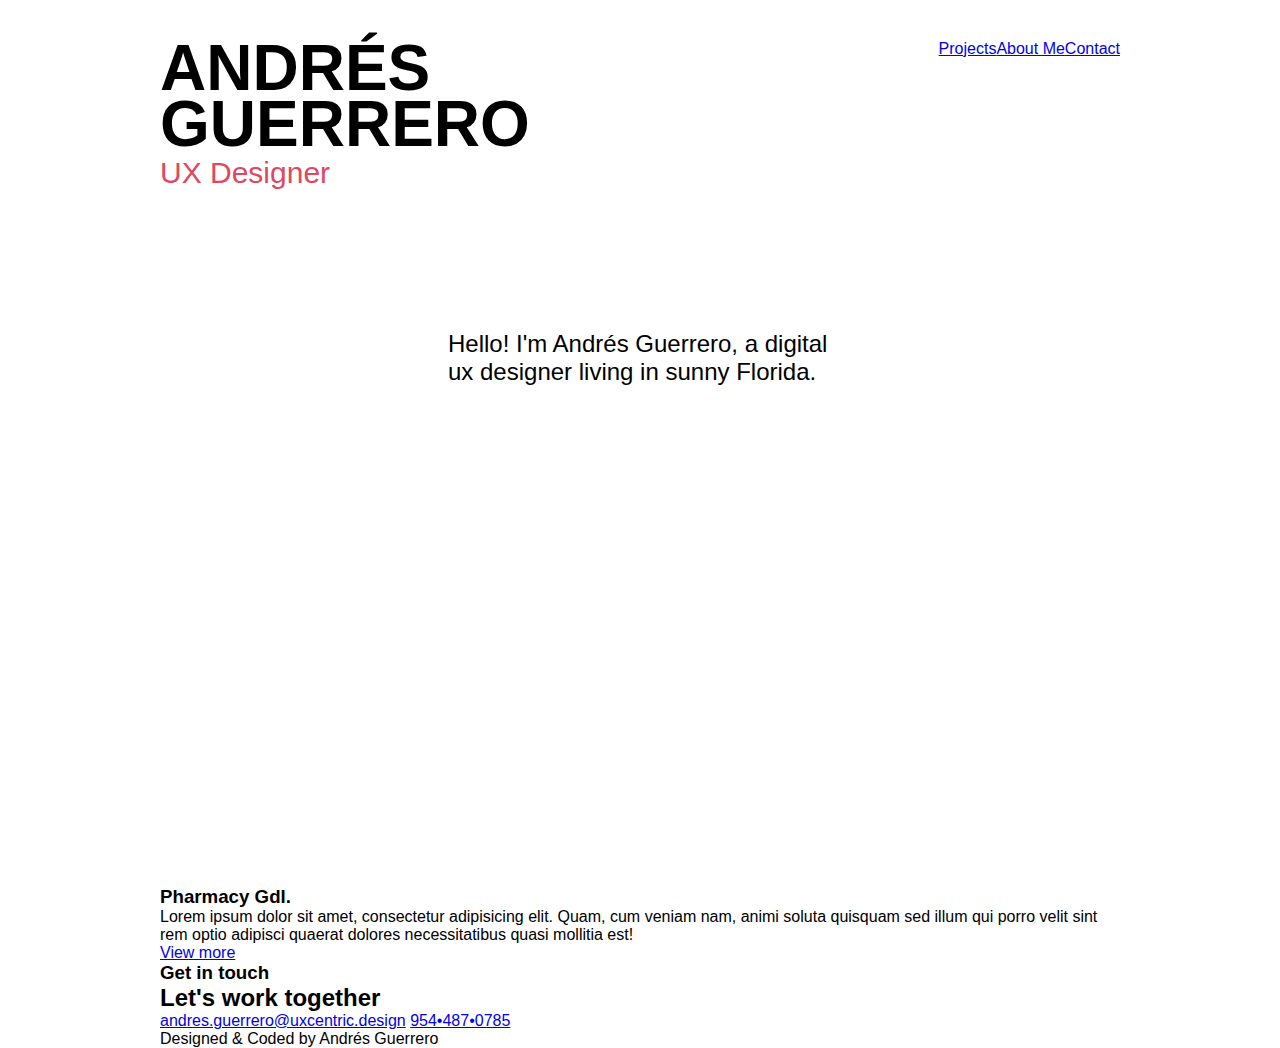
==== index.html @ 04d3eca1 "Portfolio version 2.0" ====
<!DOCTYPE html>
<html lang="en">
<head>
    <meta charset="UTF-8">
    <title>Andres Guerrero - UX Designer</title>
    <meta name="description" content="Andres' designing journey">
    <link rel="icon" href="/favicon.ico" type="image/x-icon">
    <meta name="viewport" content="width=device-width, initial-scale=1.0">

    <meta property="og:title" content="Andres Guerrero | UX Designer">
    <meta property="og:type" content="website">
    <meta property="og:url" content="Andres' designing journey">
    <meta property="og:image" content="Andres Guerrero portfolio, I'm a UX Designer with 10 years of experience designing and developing usable digital experiences in team.">

    <link rel="stylesheet" href="css/main.css">

    <!-- Google Tag Manager -->
    <!-- <script>(function(w,d,s,l,i){w[l]=w[l]||[];w[l].push({'gtm.start':
    new Date().getTime(),event:'gtm.js'});var f=d.getElementsByTagName(s)[0],
    j=d.createElement(s),dl=l!='dataLayer'?'&l='+l:'';j.async=true;j.src=
    'https://www.googletagmanager.com/gtm.js?id='+i+dl;f.parentNode.insertBefore(j,f);
    })(window,document,'script','dataLayer','GTM-MMFD65');</script> -->
    <!-- End Google Tag Manager -->

</head>
<body>

    <!-- Google Tag Manager (noscript) -->
    <!-- <noscript><iframe src="https://www.googletagmanager.com/ns.html?id=GTM-MMFD65"
    height="0" width="0" style="display:none;visibility:hidden"></iframe></noscript> -->
    <!-- End Google Tag Manager (noscript) -->

    <div id="portfolio__content-wrapper">   

        <header>
            <div class="portfolio__name">
                <h1>Andrés<br />Guerrero</h1>
                <h3>UX Designer</h3>
            </div>

            <nav>
                <a href="#">Projects</a>
                <a href="#">About Me</a>
                <a href="#">Contact</a>
            </nav>
        </header>

        <main>
            <p>Hello! I'm Andrés Guerrero, a digital ux designer living in sunny Florida.</p>
        </main>

        <!-- Pharmacy Guadalajara -->
        <section class="portfolio__project">
            <div class="portfolio__project-cover">
                <div class="portfolio__project-cover-images portfolio__project--fg">
                    <img src="images/fg/home-cover-pdp.png" alt="" class="fg__phone--lateral">
                    <img src="images/fg/home-cover-home.png" alt="" class="fg__phone--center">
                    <img src="images/fg/home-cover-store-lacator.png" alt="" class="fg__phone--lateral">
                </div>
            </div>
            <div class="portfolio__project-detail">
                <h3>Pharmacy Gdl.</h3>
                <p>Lorem ipsum dolor sit amet, consectetur adipisicing elit. Quam, cum veniam nam, animi soluta quisquam sed illum qui porro velit sint rem optio adipisci quaerat dolores necessitatibus quasi mollitia est!</p>
                <a href="#">View more</a>
            </div>
        </section>

        <footer>
            <div class="portfolio__footer-col-left">
                <h3>Get in touch</h3>
                <h2>Let's work together</h2>
                <a href="#">andres.guerrero@uxcentric.design</a>
                <a href="#">954•487•0785</a>
            </div>
            <div class="portfolio__footer-col-right">
                <p>Designed & Coded by Andrés Guerrero</p>
            </div>
        </footer>

    </div>

</body>
</html>
---- css/main.css ----
:root {
  --red: #DF4861;
}

* {
  margin: 0;
  padding: 0;
}

*,
::after,
::before {
  box-sizing: border-box;
}

html {
  font-size: 16px;
}

body {
  font-family: "Noir Pro", Helvetica, Arial, sans-serif;
}

header {
  padding-top: 20px;
  display: flex;
  flex-direction: column;
}

.portfolio__name {
  margin-bottom: 40px;
}

.portfolio__name h1 {
  padding-bottom: 4px;
  line-height: 34px;
  font-size: 2.5rem;
  text-transform: uppercase;
}

.portfolio__name h3 {
  font-size: 1.125rem;
  font-weight: 500;
  color: var(--red);
}

#portfolio__content-wrapper {
  padding: 0 20px;
}

nav {
  display: flex;
  justify-content: space-between;
}

main {
  margin: 50px 0;
}

main p {
  font-size: 1.5rem;
  font-weight: lighter;
}

.portfolio__project-cover-images {
  display: flex;
  justify-content: space-evenly;
}

@media screen and (min-width: 1000px) {
  #portfolio__content-wrapper {
    max-width: 1000px;
    margin: 0 auto;
  }

  header {
    padding-top: 40px;
    flex-direction: row;
    justify-content: space-between;
  }

  .portfolio__name h1 {
    font-size: 4rem;
    line-height: 56px;
  }

  .portfolio__name h3 {
    font-size: 1.875rem;
  }

  nav {
    justify-content: flex-end;
  }

  main {
    margin: 100px 0;
    padding: 0 30%;
    display: flex;
    justify-content: center;
  }

  .portfolio__project-cover {
    height: 400px;
    position: relative;
    overflow: hidden;
  }

  /* Pharmacy Gdl. */
  .portfolio__project--fg {
    width: 100%;
    position: absolute;
    background-color: #FACECF;
  }

  .fg__phone--center {
    position: relative;
    top: 35px;
  }

  .fg__phone--lateral {
    position: relative;
    top: 85px;
  }
}

/*# sourceMappingURL=main.css.map */
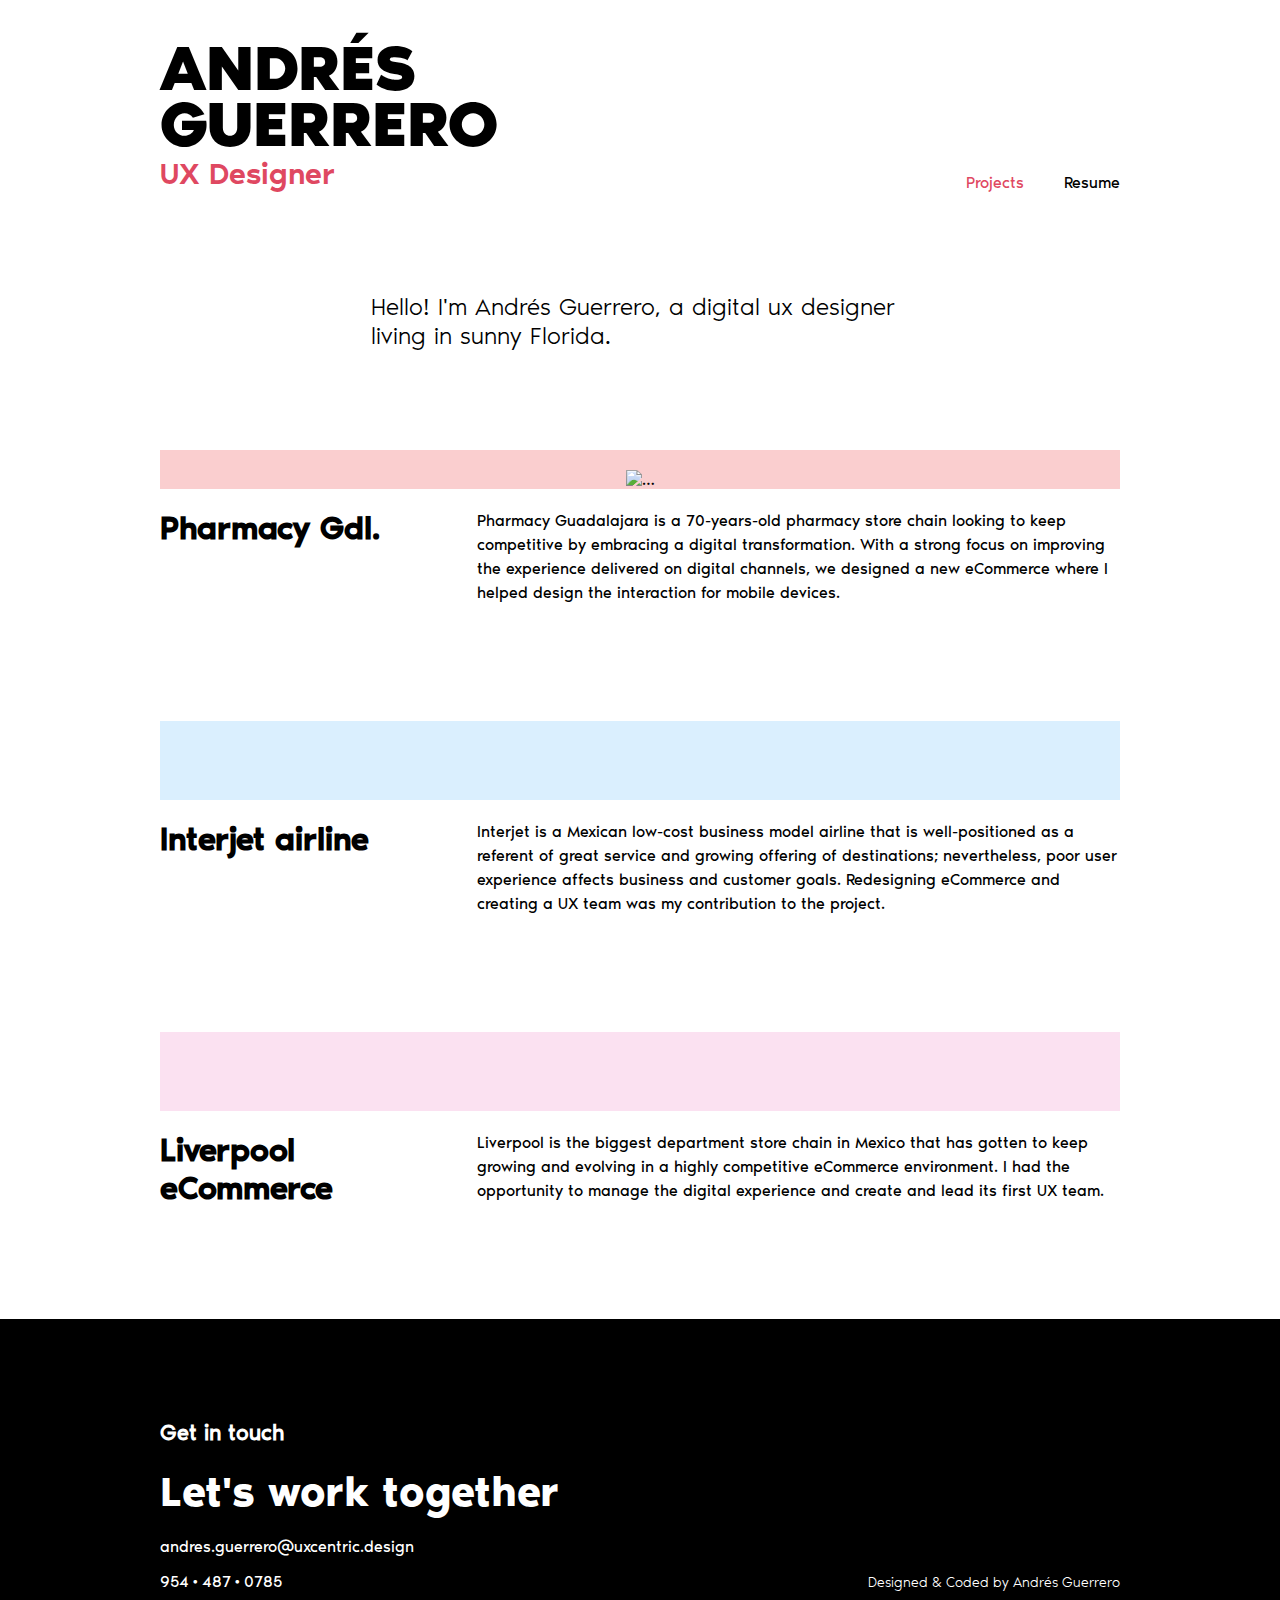
==== commit eca86b7c: "Uploading fonts" ====
--- a/index.html
+++ b/index.html
@@ -39,9 +39,9 @@
             </div>
 
             <nav>
-                <a href="#">Projects</a>
-                <a href="#">About Me</a>
-                <a href="#">Contact</a>
+                <a href="#" class="current">Projects</a>
+                <!-- <a href="#">About Me</a> -->
+                <a href="andres-guerrero-resume.pdf">Resume</a>
             </nav>
         </header>
 
@@ -53,31 +53,79 @@
         <section class="portfolio__project">
             <div class="portfolio__project-cover">
                 <div class="portfolio__project-cover-images portfolio__project--fg">
-                    <img src="images/fg/home-cover-pdp.png" alt="" class="fg__phone--lateral">
-                    <img src="images/fg/home-cover-home.png" alt="" class="fg__phone--center">
-                    <img src="images/fg/home-cover-store-lacator.png" alt="" class="fg__phone--lateral">
+                    <img src="images/fg/half-home-cover-pdp.png" alt="" class="fg__phone--lateral">
+                    <img srcset="
+                                images/fg/half-home-cover-home.png 1x, 
+                                images/fg/half-home-cover-home@2x.png 2x
+                                " alt="…" class="fg__phone--center">
+                    <img src="images/fg/half-home-cover-store-lacator.png" alt="" class="fg__phone--lateral">
                 </div>
             </div>
-            <div class="portfolio__project-detail">
+            <div class="portfolio__project-info">
                 <h3>Pharmacy Gdl.</h3>
-                <p>Lorem ipsum dolor sit amet, consectetur adipisicing elit. Quam, cum veniam nam, animi soluta quisquam sed illum qui porro velit sint rem optio adipisci quaerat dolores necessitatibus quasi mollitia est!</p>
-                <a href="#">View more</a>
+                <div class="portfolio__project-detail">
+                    <p>Pharmacy Guadalajara is a 70-years-old pharmacy store chain looking to keep competitive by embracing a digital transformation. With a strong focus on improving the experience delivered on digital channels, we designed a new eCommerce where I helped design the interaction for mobile devices.</p>
+                    <!-- <a href="#">View more</a> -->
+                </div>
             </div>
         </section>
 
-        <footer>
+        <!-- Interjet -->
+        <section class="portfolio__project">
+            <div class="portfolio__project-cover">
+                <div class="portfolio__project-cover-images portfolio__project--interjet">
+                    <picture>
+                        <source media="(min-width: 1000px)" 
+                        srcset="images/interjet/group-desktop.png">
+                        <img src="images/interjet/group-mobile@2x.png" alt="">
+                    </picture>
+
+                </div>
+            </div>
+            <div class="portfolio__project-info">
+                <h3>Interjet airline</h3>
+                <div class="portfolio__project-detail">
+                    <p>Interjet is a Mexican low-cost business model airline that is well-positioned as a referent of great service and growing offering of destinations; nevertheless, poor user experience affects business and customer goals. Redesigning eCommerce and creating a UX team was my contribution to the project.</p>
+                    <!-- <a href="#">View more</a> -->
+                </div>
+            </div>
+        </section>
+
+        <!-- Liverpool -->
+        <section class="portfolio__project">
+            <div class="portfolio__project-cover">
+                <div class="portfolio__project-cover-images portfolio__project--liverpool">
+                    <picture>
+                        <source media="(min-width: 1000px)" 
+                        srcset="images/liverpool/group-desktop.png">
+                        <img src="images/liverpool/group-mobile@2x.png" alt="">
+                    </picture>
+                </div>
+            </div>
+            <div class="portfolio__project-info">
+                <h3>Liverpool eCommerce</h3>
+                <div class="portfolio__project-detail">
+                    <p>Liverpool is the biggest department store chain in Mexico that has gotten to keep growing and evolving in a highly competitive eCommerce environment. I had the opportunity to manage the digital experience and create and lead its first UX team.</p>
+                    <!-- <a href="#">View more</a> -->
+                </div>
+            </div>
+        </section>
+
+    </div>
+
+    <footer>
+        <div class="footer__content">
             <div class="portfolio__footer-col-left">
                 <h3>Get in touch</h3>
                 <h2>Let's work together</h2>
-                <a href="#">andres.guerrero@uxcentric.design</a>
-                <a href="#">954•487•0785</a>
+                <a href="mailto:andres.guerrero@uxcentric.design" class="footer__mail">andres.guerrero@uxcentric.design</a><br/>
+                <a href="tel:954-487-0785" class="phone">954•487•0785</a>
             </div>
             <div class="portfolio__footer-col-right">
                 <p>Designed & Coded by Andrés Guerrero</p>
             </div>
-        </footer>
-
-    </div>
+        </div>
+    </footer>
 
 </body>
 </html>
--- a/css/main.css
+++ b/css/main.css
@@ -13,16 +13,36 @@
   box-sizing: border-box;
 }
 
+@font-face {
+  font-family: "Noir Regular";
+  src: url("../font/NoirPro-Regular.otf");
+}
+@font-face {
+  font-family: "Noir Medium";
+  src: url("../font/NoirPro-Medium.otf");
+}
+@font-face {
+  font-family: "Noir Light";
+  src: url("../font/NoirPro-Light.otf");
+}
+@font-face {
+  font-family: "Noir SemiBold";
+  src: url("../font/NoirPro-SemiBold.otf");
+}
+@font-face {
+  font-family: "Noir Bold";
+  src: url("../font/NoirPro-Bold.otf");
+}
 html {
   font-size: 16px;
 }
 
 body {
-  font-family: "Noir Pro", Helvetica, Arial, sans-serif;
+  font-family: "Noir Regular", Helvetica, Arial, sans-serif;
 }
 
 header {
-  padding-top: 20px;
+  padding-top: 40px;
   display: flex;
   flex-direction: column;
 }
@@ -34,11 +54,13 @@
 .portfolio__name h1 {
   padding-bottom: 4px;
   line-height: 34px;
+  font-family: "Noir Bold";
   font-size: 2.5rem;
   text-transform: uppercase;
 }
 
 .portfolio__name h3 {
+  font-family: "Noir Medium";
   font-size: 1.125rem;
   font-weight: 500;
   color: var(--red);
@@ -53,30 +75,154 @@
   justify-content: space-between;
 }
 
+nav a {
+  text-decoration: none;
+  color: #000;
+}
+
+nav a:hover {
+  color: var(--red);
+}
+
+.current {
+  color: var(--red);
+}
+
 main {
   margin: 50px 0;
+  padding: 0 18%;
+  display: flex;
+  justify-content: center;
 }
 
 main p {
+  font-family: "Noir Light";
   font-size: 1.5rem;
-  font-weight: lighter;
-}
-
-.portfolio__project-cover-images {
+}
+
+.portfolio__project {
+  margin-bottom: 60px;
+}
+
+.portfolio__project-cover {
+  margin-bottom: 20px;
+}
+
+.portfolio__project-info h3 {
+  padding-bottom: 12px;
+  font-family: "Noir Medium";
+  font-size: 1.5rem;
+}
+
+.portfolio__project-detail p {
+  margin-bottom: 16px;
+  line-height: 24px;
+}
+
+.portfolio__project-detail a {
+  text-decoration: none;
+  color: var(--red);
+}
+
+.portfolio__project-detail a:hover {
+  text-decoration: underline;
+}
+
+/* Pharmacy Gdl. */
+.portfolio__project--fg {
+  padding: 20px 0 0;
+  background-color: #FACECF;
   display: flex;
   justify-content: space-evenly;
-}
-
-@media screen and (min-width: 1000px) {
+  align-items: flex-end;
+}
+
+.fg__phone--lateral {
+  display: none;
+}
+
+/* Interjet */
+.portfolio__project--interjet {
+  padding: 30px 0;
+  background-color: #DAEFFE;
+  text-align: center;
+}
+
+.portfolio__project--interjet img {
+  width: 300px;
+}
+
+/* Liverpool */
+.portfolio__project--liverpool {
+  padding: 30px 0;
+  background-color: #FBE1F1;
+  text-align: center;
+}
+
+.portfolio__project--liverpool img {
+  width: 300px;
+}
+
+footer {
+  padding: 60px 0;
+  background-color: #000;
+  color: #FFF;
+}
+
+.footer__content {
+  padding: 0 20px;
+}
+
+.portfolio__footer-col-left h3 {
+  margin-bottom: 16px;
+  font-family: "Noir Regular";
+  font-size: 1.375rem;
+}
+
+.portfolio__footer-col-left h2 {
+  margin-bottom: 20px;
+  font-family: "Noir SemiBold";
+  font-size: 2rem;
+}
+
+.portfolio__footer-col-left a {
+  display: inline-block;
+  text-decoration: none;
+  color: #FFF;
+  font-family: "Noir Regular";
+}
+
+.portfolio__footer-col-left a:hover {
+  text-decoration: underline;
+  color: var(--red);
+}
+
+.footer__mail {
+  margin-bottom: 16px;
+}
+
+.portfolio__footer-col-right {
+  padding-top: 40px;
+}
+
+.portfolio__footer-col-right p {
+  font-family: "Noir Light";
+  font-size: 0.625rem;
+}
+
+@media screen and (min-width: 700px) {
   #portfolio__content-wrapper {
     max-width: 1000px;
     margin: 0 auto;
   }
 
   header {
-    padding-top: 40px;
     flex-direction: row;
     justify-content: space-between;
+  }
+
+  .portfolio__name {
+    margin-bottom: 0;
   }
 
   .portfolio__name h1 {
@@ -90,36 +236,98 @@
 
   nav {
     justify-content: flex-end;
+    align-items: flex-end;
+    font-family: "Noir Regular";
+  }
+
+  nav a {
+    margin-left: 40px;
+    text-decoration: none;
+    color: #000;
+  }
+
+  nav a:hover {
+    color: var(--red);
   }
 
   main {
     margin: 100px 0;
-    padding: 0 30%;
+    padding: 0 22%;
+  }
+
+  .portfolio__project {
+    margin-bottom: 100px;
+  }
+
+  .portfolio__project-cover {
+    margin-bottom: 20px;
+  }
+
+  .portfolio__project-info {
     display: flex;
-    justify-content: center;
-  }
-
-  .portfolio__project-cover {
-    height: 400px;
-    position: relative;
-    overflow: hidden;
+  }
+
+  .portfolio__project-info h3 {
+    width: 33%;
+    font-family: "Noir Medium";
+    font-size: 2rem;
+  }
+
+  .portfolio__project-detail {
+    width: 67%;
+  }
+
+  .portfolio__project-detail p {
+    margin-bottom: 16px;
   }
 
   /* Pharmacy Gdl. */
-  .portfolio__project--fg {
-    width: 100%;
-    position: absolute;
-    background-color: #FACECF;
-  }
-
-  .fg__phone--center {
-    position: relative;
-    top: 35px;
-  }
-
   .fg__phone--lateral {
-    position: relative;
-    top: 85px;
+    display: block;
+  }
+
+  /* Interjet */
+  .portfolio__project--interjet img {
+    width: 563px;
+  }
+
+  /* Liverpool */
+  .portfolio__project--liverpool img {
+    width: 563px;
+  }
+
+  footer {
+    padding: 100px 0;
+  }
+
+  .footer__content {
+    max-width: 1000px;
+    margin: 0 auto;
+    display: flex;
+    justify-content: space-between;
+  }
+
+  .portfolio__footer-col-left h3 {
+    margin-bottom: 20px;
+    font-size: 1.375rem;
+  }
+
+  .portfolio__footer-col-left h2 {
+    margin-bottom: 20px;
+    font-size: 2.625rem;
+  }
+
+  .portfolio__footer-col-left a {
+    font-size: 1rem;
+  }
+
+  .portfolio__footer-col-right {
+    display: flex;
+    align-items: flex-end;
+  }
+
+  .portfolio__footer-col-right p {
+    font-size: 0.875rem;
   }
 }
 
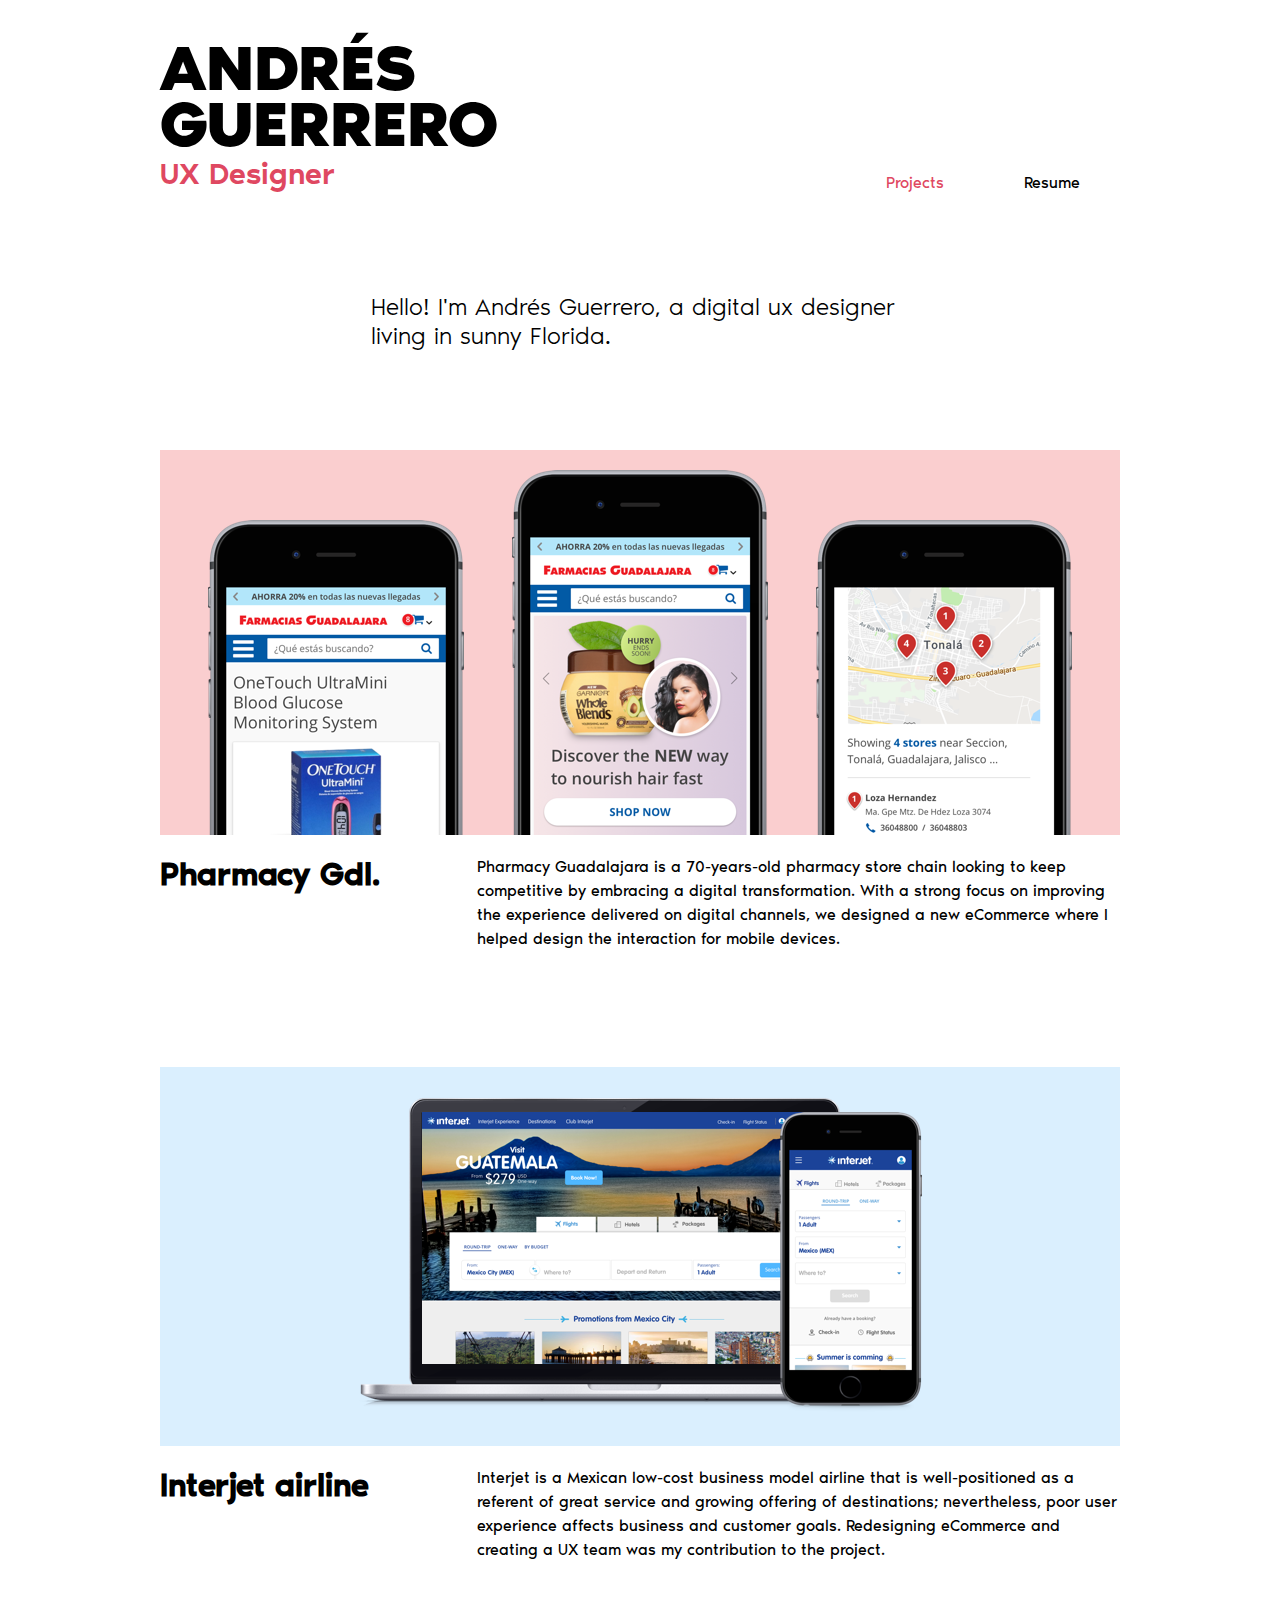
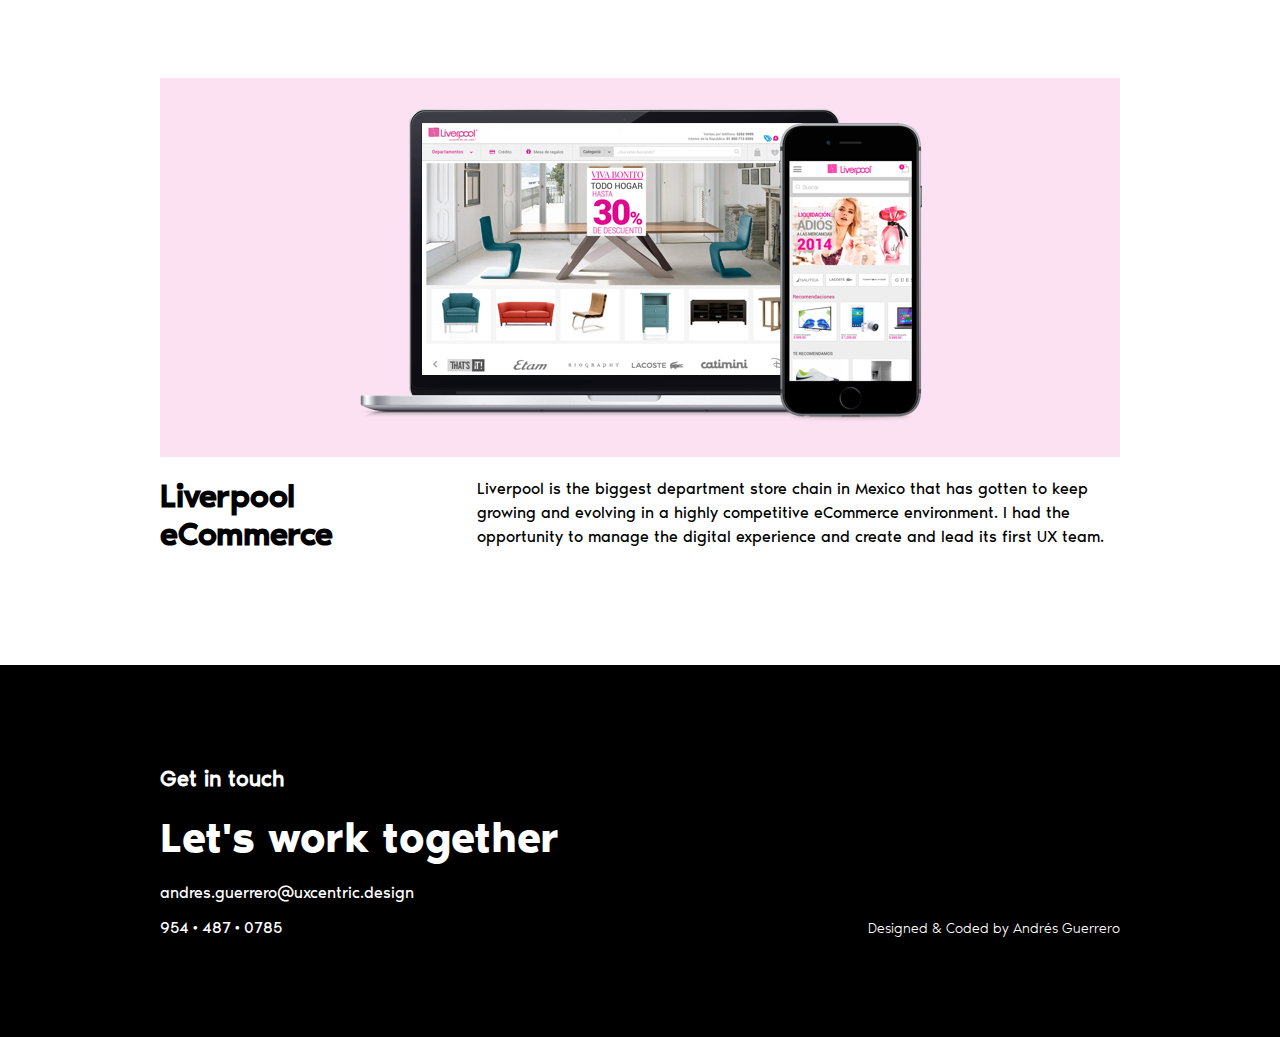
==== commit 02cb1d32: "Google Analytics on" ====
--- a/index.html
+++ b/index.html
@@ -15,19 +15,19 @@
     <link rel="stylesheet" href="css/main.css">
 
     <!-- Google Tag Manager -->
-    <!-- <script>(function(w,d,s,l,i){w[l]=w[l]||[];w[l].push({'gtm.start':
+    <script>(function(w,d,s,l,i){w[l]=w[l]||[];w[l].push({'gtm.start':
     new Date().getTime(),event:'gtm.js'});var f=d.getElementsByTagName(s)[0],
     j=d.createElement(s),dl=l!='dataLayer'?'&l='+l:'';j.async=true;j.src=
     'https://www.googletagmanager.com/gtm.js?id='+i+dl;f.parentNode.insertBefore(j,f);
-    })(window,document,'script','dataLayer','GTM-MMFD65');</script> -->
+    })(window,document,'script','dataLayer','GTM-MMFD65');</script>
     <!-- End Google Tag Manager -->
 
 </head>
 <body>
 
     <!-- Google Tag Manager (noscript) -->
-    <!-- <noscript><iframe src="https://www.googletagmanager.com/ns.html?id=GTM-MMFD65"
-    height="0" width="0" style="display:none;visibility:hidden"></iframe></noscript> -->
+    <noscript><iframe src="https://www.googletagmanager.com/ns.html?id=GTM-MMFD65"
+    height="0" width="0" style="display:none;visibility:hidden"></iframe></noscript>
     <!-- End Google Tag Manager (noscript) -->
 
     <div id="portfolio__content-wrapper">   
--- a/css/main.css
+++ b/css/main.css
@@ -72,10 +72,10 @@
 
 nav {
   display: flex;
-  justify-content: space-between;
 }
 
 nav a {
+  margin-right: 40px;
   text-decoration: none;
   color: #000;
 }
@@ -90,7 +90,6 @@
 
 main {
   margin: 50px 0;
-  padding: 0 18%;
   display: flex;
   justify-content: center;
 }
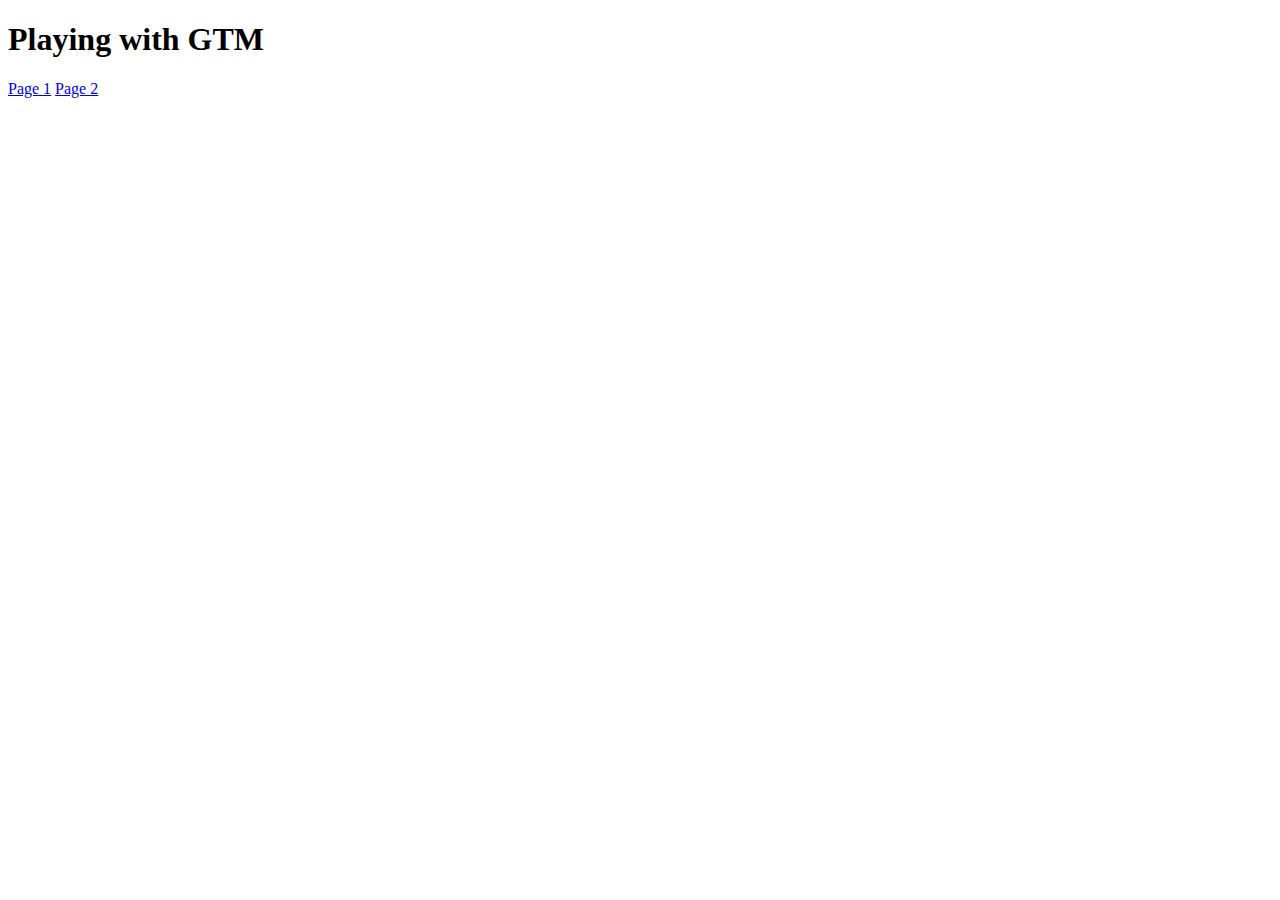
==== commit 9329583c: "new index" ====
--- a/index.html
+++ b/index.html
@@ -2,130 +2,13 @@
 <html lang="en">
 <head>
     <meta charset="UTF-8">
-    <title>Andres Guerrero - UX Designer</title>
-    <meta name="description" content="Andres' designing journey">
-    <link rel="icon" href="/favicon.ico" type="image/x-icon">
+    <meta http-equiv="X-UA-Compatible" content="IE=edge">
     <meta name="viewport" content="width=device-width, initial-scale=1.0">
-
-    <meta property="og:title" content="Andres Guerrero | UX Designer">
-    <meta property="og:type" content="website">
-    <meta property="og:url" content="Andres' designing journey">
-    <meta property="og:image" content="Andres Guerrero portfolio, I'm a UX Designer with 10 years of experience designing and developing usable digital experiences in team.">
-
-    <link rel="stylesheet" href="css/main.css">
-
-    <!-- Google Tag Manager -->
-    <script>(function(w,d,s,l,i){w[l]=w[l]||[];w[l].push({'gtm.start':
-    new Date().getTime(),event:'gtm.js'});var f=d.getElementsByTagName(s)[0],
-    j=d.createElement(s),dl=l!='dataLayer'?'&l='+l:'';j.async=true;j.src=
-    'https://www.googletagmanager.com/gtm.js?id='+i+dl;f.parentNode.insertBefore(j,f);
-    })(window,document,'script','dataLayer','GTM-MMFD65');</script>
-    <!-- End Google Tag Manager -->
-
+    <title>GTM Sandbox</title>
 </head>
 <body>
-
-    <!-- Google Tag Manager (noscript) -->
-    <noscript><iframe src="https://www.googletagmanager.com/ns.html?id=GTM-MMFD65"
-    height="0" width="0" style="display:none;visibility:hidden"></iframe></noscript>
-    <!-- End Google Tag Manager (noscript) -->
-
-    <div id="portfolio__content-wrapper">   
-
-        <header>
-            <div class="portfolio__name">
-                <h1>Andrés<br />Guerrero</h1>
-                <h3>UX Designer</h3>
-            </div>
-
-            <nav>
-                <a href="#" class="current">Projects</a>
-                <!-- <a href="#">About Me</a> -->
-                <a href="andres-guerrero-resume.pdf">Resume</a>
-            </nav>
-        </header>
-
-        <main>
-            <p>Hello! I'm Andrés Guerrero, a digital ux designer living in sunny Florida.</p>
-        </main>
-
-        <!-- Pharmacy Guadalajara -->
-        <section class="portfolio__project">
-            <div class="portfolio__project-cover">
-                <div class="portfolio__project-cover-images portfolio__project--fg">
-                    <img src="images/fg/half-home-cover-pdp.png" alt="" class="fg__phone--lateral">
-                    <img srcset="
-                                images/fg/half-home-cover-home.png 1x, 
-                                images/fg/half-home-cover-home@2x.png 2x
-                                " alt="…" class="fg__phone--center">
-                    <img src="images/fg/half-home-cover-store-lacator.png" alt="" class="fg__phone--lateral">
-                </div>
-            </div>
-            <div class="portfolio__project-info">
-                <h3>Pharmacy Gdl.</h3>
-                <div class="portfolio__project-detail">
-                    <p>Pharmacy Guadalajara is a 70-years-old pharmacy store chain looking to keep competitive by embracing a digital transformation. With a strong focus on improving the experience delivered on digital channels, we designed a new eCommerce where I helped design the interaction for mobile devices.</p>
-                    <!-- <a href="#">View more</a> -->
-                </div>
-            </div>
-        </section>
-
-        <!-- Interjet -->
-        <section class="portfolio__project">
-            <div class="portfolio__project-cover">
-                <div class="portfolio__project-cover-images portfolio__project--interjet">
-                    <picture>
-                        <source media="(min-width: 1000px)" 
-                        srcset="images/interjet/group-desktop.png">
-                        <img src="images/interjet/group-mobile@2x.png" alt="">
-                    </picture>
-
-                </div>
-            </div>
-            <div class="portfolio__project-info">
-                <h3>Interjet airline</h3>
-                <div class="portfolio__project-detail">
-                    <p>Interjet is a Mexican low-cost business model airline that is well-positioned as a referent of great service and growing offering of destinations; nevertheless, poor user experience affects business and customer goals. Redesigning eCommerce and creating a UX team was my contribution to the project.</p>
-                    <!-- <a href="#">View more</a> -->
-                </div>
-            </div>
-        </section>
-
-        <!-- Liverpool -->
-        <section class="portfolio__project">
-            <div class="portfolio__project-cover">
-                <div class="portfolio__project-cover-images portfolio__project--liverpool">
-                    <picture>
-                        <source media="(min-width: 1000px)" 
-                        srcset="images/liverpool/group-desktop.png">
-                        <img src="images/liverpool/group-mobile@2x.png" alt="">
-                    </picture>
-                </div>
-            </div>
-            <div class="portfolio__project-info">
-                <h3>Liverpool eCommerce</h3>
-                <div class="portfolio__project-detail">
-                    <p>Liverpool is the biggest department store chain in Mexico that has gotten to keep growing and evolving in a highly competitive eCommerce environment. I had the opportunity to manage the digital experience and create and lead its first UX team.</p>
-                    <!-- <a href="#">View more</a> -->
-                </div>
-            </div>
-        </section>
-
-    </div>
-
-    <footer>
-        <div class="footer__content">
-            <div class="portfolio__footer-col-left">
-                <h3>Get in touch</h3>
-                <h2>Let's work together</h2>
-                <a href="mailto:andres.guerrero@uxcentric.design" class="footer__mail">andres.guerrero@uxcentric.design</a><br/>
-                <a href="tel:954-487-0785" class="phone">954•487•0785</a>
-            </div>
-            <div class="portfolio__footer-col-right">
-                <p>Designed & Coded by Andrés Guerrero</p>
-            </div>
-        </div>
-    </footer>
-
+    <h1>Playing with GTM</h1>
+    <a href="page1.html">Page 1</a>
+    <a href="page2.html">Page 2</a>
 </body>
-</html>
+</html>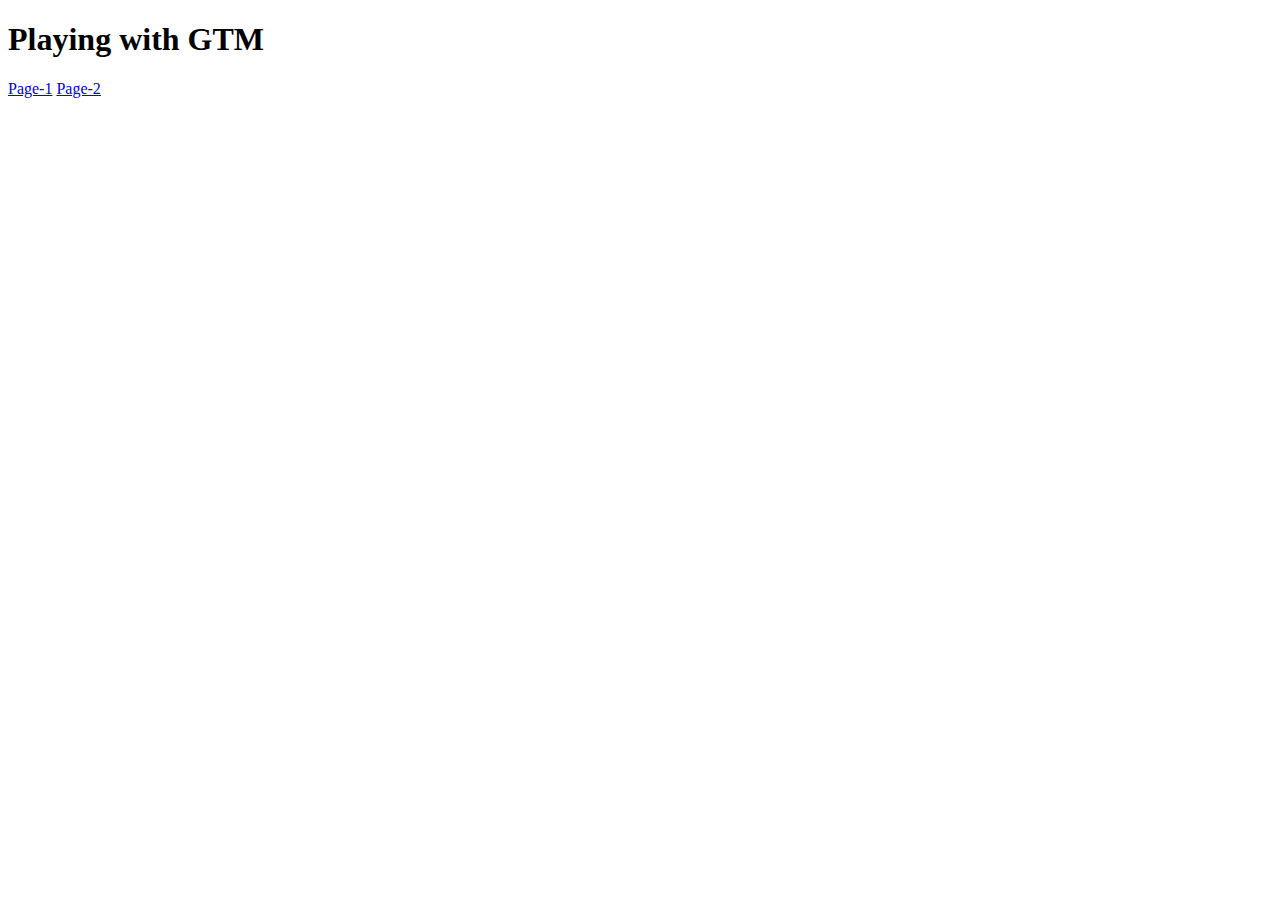
==== commit abf4d406: "index again" ====
--- a/index.html
+++ b/index.html
@@ -8,7 +8,7 @@
 </head>
 <body>
     <h1>Playing with GTM</h1>
-    <a href="page1.html">Page 1</a>
-    <a href="page2.html">Page 2</a>
+    <a href="page1.html">Page-1</a>
+    <a href="page2.html">Page-2</a>
 </body>
 </html>